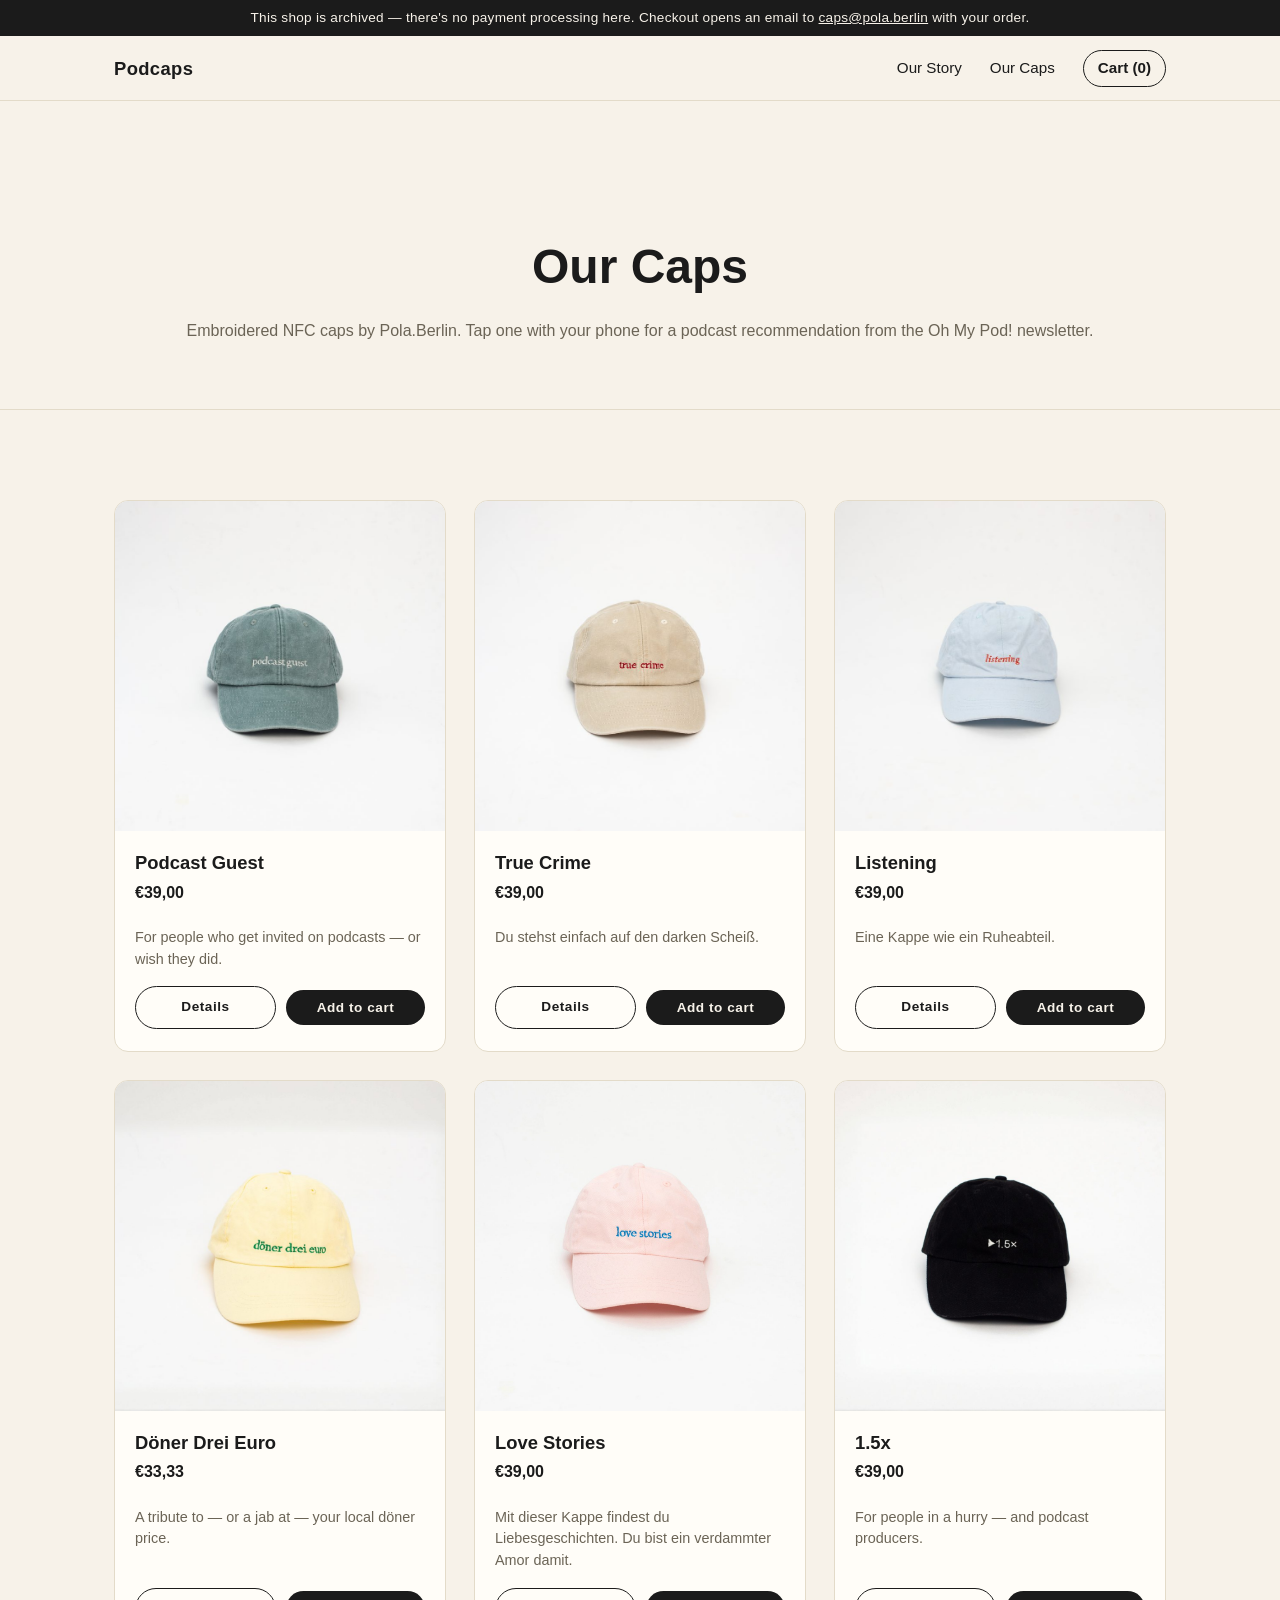
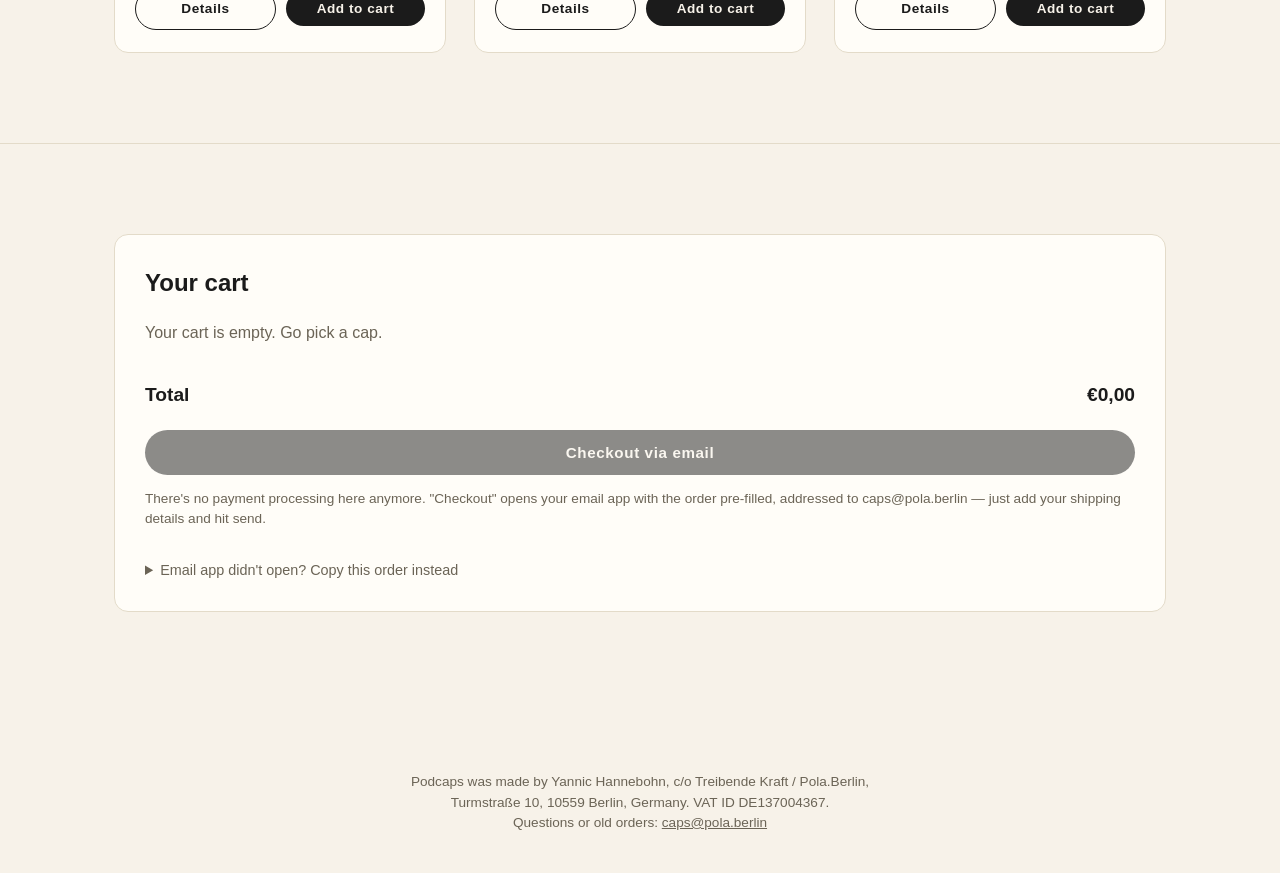
==== shop.html @ 794d0b11 "Archive podcaps.de as a static, backend-free site Replaces the live Wix shop with a static one-pager" ====
<!doctype html>
<html lang="en">
<head>
<meta charset="utf-8">
<meta name="viewport" content="width=device-width, initial-scale=1">
<title>Our Caps — Podcaps</title>
<meta name="description" content="Browse the archived Podcaps collection — embroidered NFC caps for podcast lovers. No backend, no payments: checkout emails your order to caps@pola.berlin.">
<link rel="stylesheet" href="css/style.css">
</head>
<body>

<div class="archive-banner">
  This shop is archived — there's no payment processing here. Checkout opens an email to <a href="mailto:caps@pola.berlin">caps@pola.berlin</a> with your order.
</div>

<header class="site-header">
  <div class="wrap">
    <a class="logo" href="index.html">Podcaps</a>
    <nav class="nav-links">
      <a href="index.html#story">Our Story</a>
      <a href="shop.html">Our Caps</a>
      <a class="cart-pill" href="#cart">Cart (<span data-cart-count>0</span>)</a>
    </nav>
  </div>
</header>

<section class="shop-header">
  <div class="wrap">
    <h1>Our Caps</h1>
    <p>Embroidered NFC caps by Pola.Berlin. Tap one with your phone for a podcast recommendation from the Oh My Pod! newsletter.</p>
  </div>
</section>

<section>
  <div class="wrap product-grid">

    <article class="product-card">
      <a href="products/podcast-guest.html"><img src="images/products/podcast-guest.jpg" alt="podcast guest cap"></a>
      <div class="card-body">
        <h3><a href="products/podcast-guest.html">podcast guest</a></h3>
        <div class="price">€39,00</div>
        <p class="tagline">For people who get invited on podcasts — or wish they did.</p>
        <div class="card-actions">
          <a class="btn secondary" href="products/podcast-guest.html">Details</a>
          <button class="btn" data-add-to-cart data-slug="podcast-guest" data-name="podcast guest" data-price="39.00">Add to cart</button>
        </div>
      </div>
    </article>

    <article class="product-card">
      <a href="products/true-crime.html"><img src="images/products/true-crime.jpg" alt="true crime cap"></a>
      <div class="card-body">
        <h3><a href="products/true-crime.html">true crime</a></h3>
        <div class="price">€39,00</div>
        <p class="tagline">Du stehst einfach auf den darken Scheiß.</p>
        <div class="card-actions">
          <a class="btn secondary" href="products/true-crime.html">Details</a>
          <button class="btn" data-add-to-cart data-slug="true-crime" data-name="true crime" data-price="39.00">Add to cart</button>
        </div>
      </div>
    </article>

    <article class="product-card">
      <a href="products/listening.html"><img src="images/products/listening.jpg" alt="listening cap"></a>
      <div class="card-body">
        <h3><a href="products/listening.html">listening</a></h3>
        <div class="price">€39,00</div>
        <p class="tagline">Eine Kappe wie ein Ruheabteil.</p>
        <div class="card-actions">
          <a class="btn secondary" href="products/listening.html">Details</a>
          <button class="btn" data-add-to-cart data-slug="listening" data-name="listening" data-price="39.00">Add to cart</button>
        </div>
      </div>
    </article>

    <article class="product-card">
      <a href="products/doener-drei-euro.html"><img src="images/products/doener-drei-euro.jpg" alt="döner drei euro cap"></a>
      <div class="card-body">
        <h3><a href="products/doener-drei-euro.html">döner drei euro</a></h3>
        <div class="price">€33,33</div>
        <p class="tagline">A tribute to — or a jab at — your local döner price.</p>
        <div class="card-actions">
          <a class="btn secondary" href="products/doener-drei-euro.html">Details</a>
          <button class="btn" data-add-to-cart data-slug="doener-drei-euro" data-name="döner drei euro" data-price="33.33">Add to cart</button>
        </div>
      </div>
    </article>

    <article class="product-card">
      <a href="products/love-stories.html"><img src="images/products/love-stories.jpg" alt="love stories cap"></a>
      <div class="card-body">
        <h3><a href="products/love-stories.html">love stories</a></h3>
        <div class="price">€39,00</div>
        <p class="tagline">Mit dieser Kappe findest du Liebesgeschichten. Du bist ein verdammter Amor damit.</p>
        <div class="card-actions">
          <a class="btn secondary" href="products/love-stories.html">Details</a>
          <button class="btn" data-add-to-cart data-slug="love-stories" data-name="love stories" data-price="39.00">Add to cart</button>
        </div>
      </div>
    </article>

    <article class="product-card">
      <a href="products/speed-1-5x.html"><img src="images/products/speed-1-5x.jpg" alt="1.5x cap"></a>
      <div class="card-body">
        <h3><a href="products/speed-1-5x.html">1.5x</a></h3>
        <div class="price">€39,00</div>
        <p class="tagline">For people in a hurry — and podcast producers.</p>
        <div class="card-actions">
          <a class="btn secondary" href="products/speed-1-5x.html">Details</a>
          <button class="btn" data-add-to-cart data-slug="speed-1-5x" data-name="1.5x" data-price="39.00">Add to cart</button>
        </div>
      </div>
    </article>

  </div>
</section>

<section id="cart">
  <div class="wrap">
    <div class="cart-panel">
      <h2>Your cart</h2>
      <div id="cart-items"></div>
      <div class="cart-total">
        <span>Total</span>
        <span id="cart-total">€0,00</span>
      </div>
      <button class="btn" id="checkout-btn" style="width:100%;" disabled>Checkout via email</button>
      <p class="checkout-note">
        There's no payment processing here anymore. "Checkout" opens your email app with the order
        pre-filled, addressed to <a href="mailto:caps@pola.berlin">caps@pola.berlin</a> — just add your
        shipping details and hit send.
      </p>
      <details class="order-fallback">
        <summary>Email app didn't open? Copy this order instead</summary>
        <pre id="order-fallback-text"></pre>
      </details>
    </div>
  </div>
</section>

<footer class="site-footer">
  <div class="wrap">
    <p class="imprint">
      Podcaps was made by Yannic Hannebohn, c/o Treibende Kraft / Pola.Berlin,
      Turmstraße 10, 10559 Berlin, Germany. VAT ID DE137004367.<br>
      Questions or old orders: <a href="mailto:caps@pola.berlin">caps@pola.berlin</a>
    </p>
  </div>
</footer>

<script src="js/cart.js"></script>
</body>
</html>
---- css/style.css ----
:root {
  --cream: #f7f2e9;
  --ink: #1b1b1b;
  --accent: #ff5a36;
  --line: #e3dbc9;
  --muted: #6b6456;
}

* {
  box-sizing: border-box;
}

html {
  scroll-behavior: smooth;
}

body {
  margin: 0;
  font-family: "Helvetica Neue", Arial, sans-serif;
  background: var(--cream);
  color: var(--ink);
  line-height: 1.5;
}

a {
  color: inherit;
  text-decoration: none;
}

img, video {
  max-width: 100%;
  display: block;
}

.wrap {
  max-width: 1100px;
  margin: 0 auto;
  padding: 0 24px;
}

/* ---------- header ---------- */

.site-header {
  position: sticky;
  top: 0;
  z-index: 10;
  background: rgba(247, 242, 233, 0.92);
  backdrop-filter: blur(6px);
  border-bottom: 1px solid var(--line);
}

.site-header .wrap {
  display: flex;
  align-items: center;
  justify-content: space-between;
  min-height: 64px;
}

.logo {
  font-weight: 800;
  letter-spacing: 0.02em;
  font-size: 1.15rem;
}

.nav-links {
  display: flex;
  align-items: center;
  gap: 28px;
  font-size: 0.95rem;
}

.nav-links a:hover {
  color: var(--accent);
}

.cart-pill {
  border: 1px solid var(--ink);
  border-radius: 999px;
  padding: 6px 14px;
  font-weight: 600;
}

.archive-banner {
  background: var(--ink);
  color: var(--cream);
  text-align: center;
  font-size: 0.85rem;
  padding: 8px 16px;
  letter-spacing: 0.02em;
}

.archive-banner a {
  text-decoration: underline;
}

/* ---------- sections ---------- */

section {
  padding: 90px 0;
  border-bottom: 1px solid var(--line);
}

section:last-of-type {
  border-bottom: none;
}

.hero {
  text-align: center;
  padding-top: 70px;
}

.hero h1 {
  font-size: clamp(2.4rem, 6vw, 4.5rem);
  margin: 0 0 24px;
  letter-spacing: -0.01em;
}

.hero video, .hero img {
  margin: 0 auto 40px;
  border-radius: 12px;
}

.btn {
  display: inline-block;
  background: var(--ink);
  color: var(--cream);
  padding: 14px 32px;
  border-radius: 999px;
  font-weight: 700;
  letter-spacing: 0.04em;
  border: none;
  cursor: pointer;
  font-size: 0.95rem;
}

.btn:hover {
  background: var(--accent);
}

.btn.secondary {
  background: transparent;
  color: var(--ink);
  border: 1px solid var(--ink);
}

.btn.secondary:hover {
  background: var(--ink);
  color: var(--cream);
}

.btn:disabled {
  opacity: 0.5;
  cursor: default;
}

.highlight {
  text-align: center;
}

.highlight h2 {
  font-size: clamp(1.8rem, 4vw, 2.8rem);
  margin-bottom: 40px;
}

.highlight-grid {
  display: grid;
  grid-template-columns: repeat(3, 1fr);
  gap: 20px;
  align-items: center;
}

.highlight-grid img {
  border-radius: 12px;
  width: 100%;
  object-fit: cover;
}

.season-banner {
  background: var(--accent);
  color: var(--cream);
  text-align: center;
  padding: 60px 0;
}

.season-banner h2 {
  font-size: clamp(1.6rem, 4vw, 2.4rem);
  margin: 0 0 24px;
  letter-spacing: 0.04em;
}

.season-banner .btn {
  background: var(--ink);
}

.value-prop {
  display: grid;
  grid-template-columns: 1fr 1fr;
  gap: 50px;
  align-items: center;
}

.value-prop img {
  border-radius: 12px;
}

.value-prop p {
  font-size: 1.3rem;
}

.partnership {
  text-align: center;
}

.partnership p {
  color: var(--muted);
  margin-bottom: 30px;
  text-transform: uppercase;
  letter-spacing: 0.08em;
  font-size: 0.9rem;
}

.partnership-images {
  display: flex;
  justify-content: center;
  align-items: center;
  gap: 40px;
  flex-wrap: wrap;
}

.partnership-images img {
  max-height: 120px;
  width: auto;
  border-radius: 8px;
}

footer.site-footer {
  padding: 70px 0 40px;
  text-align: center;
}

footer.site-footer img {
  margin: 0 auto 30px;
  max-width: 320px;
  border-radius: 12px;
}

.footer-tagline {
  font-weight: 800;
  letter-spacing: 0.08em;
  margin-bottom: 30px;
}

.imprint {
  font-size: 0.85rem;
  color: var(--muted);
  max-width: 480px;
  margin: 0 auto;
}

.imprint a {
  text-decoration: underline;
}

/* ---------- shop ---------- */

.shop-header {
  text-align: center;
  padding-bottom: 50px;
}

.shop-header h1 {
  font-size: clamp(2rem, 5vw, 3rem);
  margin-bottom: 10px;
}

.shop-header p {
  color: var(--muted);
}

.product-grid {
  display: grid;
  grid-template-columns: repeat(3, 1fr);
  gap: 28px;
}

.product-card {
  background: #fffdf8;
  border: 1px solid var(--line);
  border-radius: 14px;
  overflow: hidden;
  display: flex;
  flex-direction: column;
}

.product-card img {
  aspect-ratio: 1 / 1;
  object-fit: cover;
  width: 100%;
}

.product-card .card-body {
  padding: 18px 20px 22px;
  flex: 1;
  display: flex;
  flex-direction: column;
}

.product-card h3 {
  margin: 0 0 4px;
  font-size: 1.15rem;
  text-transform: capitalize;
}

.product-card .price {
  font-weight: 700;
  margin-bottom: 8px;
}

.product-card .tagline {
  color: var(--muted);
  font-size: 0.9rem;
  flex: 1;
  margin-bottom: 16px;
}

.product-card .card-actions {
  display: flex;
  gap: 10px;
  align-items: center;
}

.product-card .card-actions .btn {
  flex: 1;
  padding: 10px 18px;
  font-size: 0.85rem;
  text-align: center;
}

/* ---------- product detail ---------- */

.product-detail {
  display: grid;
  grid-template-columns: 1fr 1fr;
  gap: 60px;
  align-items: start;
}

.product-detail img {
  border-radius: 14px;
}

.product-detail h1 {
  font-size: clamp(1.8rem, 4vw, 2.6rem);
  text-transform: capitalize;
  margin: 0 0 6px;
}

.product-detail .price {
  font-size: 1.3rem;
  font-weight: 700;
  margin-bottom: 20px;
}

.product-detail .tagline {
  font-style: italic;
  margin-bottom: 18px;
}

.product-detail .specs {
  color: var(--muted);
  font-size: 0.95rem;
  margin: 24px 0;
  padding-left: 18px;
}

.product-detail .specs li {
  margin-bottom: 6px;
}

.product-detail .qty-row {
  display: flex;
  align-items: center;
  gap: 16px;
  margin: 24px 0;
}

.qty-control {
  display: flex;
  align-items: center;
  border: 1px solid var(--ink);
  border-radius: 999px;
  overflow: hidden;
}

.qty-control button {
  background: none;
  border: none;
  width: 36px;
  height: 36px;
  font-size: 1.1rem;
  cursor: pointer;
}

.qty-control span {
  min-width: 30px;
  text-align: center;
  font-weight: 700;
}

.back-link {
  display: inline-block;
  margin-bottom: 30px;
  color: var(--muted);
  font-size: 0.9rem;
}

.back-link:hover {
  color: var(--accent);
}

/* ---------- cart ---------- */

.cart-panel {
  background: #fffdf8;
  border: 1px solid var(--line);
  border-radius: 14px;
  padding: 30px;
}

.cart-panel h2 {
  margin-top: 0;
}

.cart-empty {
  color: var(--muted);
}

.cart-line {
  display: flex;
  align-items: center;
  gap: 16px;
  padding: 14px 0;
  border-bottom: 1px solid var(--line);
}

.cart-line img {
  width: 64px;
  height: 64px;
  object-fit: cover;
  border-radius: 8px;
}

.cart-line .line-name {
  flex: 1;
  text-transform: capitalize;
  font-weight: 600;
}

.cart-line .line-price {
  color: var(--muted);
  font-size: 0.9rem;
}

.cart-line .line-remove {
  color: var(--muted);
  font-size: 0.85rem;
  cursor: pointer;
  border: none;
  background: none;
  text-decoration: underline;
}

.cart-total {
  display: flex;
  justify-content: space-between;
  font-size: 1.2rem;
  font-weight: 700;
  padding: 20px 0;
}

.checkout-note {
  color: var(--muted);
  font-size: 0.85rem;
  margin-top: 14px;
}

.order-fallback {
  margin-top: 30px;
}

.order-fallback summary {
  cursor: pointer;
  color: var(--muted);
  font-size: 0.9rem;
}

.order-fallback pre {
  background: var(--cream);
  border: 1px solid var(--line);
  border-radius: 10px;
  padding: 16px;
  white-space: pre-wrap;
  font-size: 0.85rem;
  margin-top: 12px;
}

@media (max-width: 760px) {
  .highlight-grid,
  .value-prop,
  .product-detail {
    grid-template-columns: 1fr;
  }

  .product-grid {
    grid-template-columns: repeat(2, 1fr);
  }

  section {
    padding: 60px 0;
  }
}

@media (max-width: 480px) {
  .product-grid {
    grid-template-columns: 1fr;
  }

  .nav-links {
    gap: 16px;
    font-size: 0.85rem;
  }
}
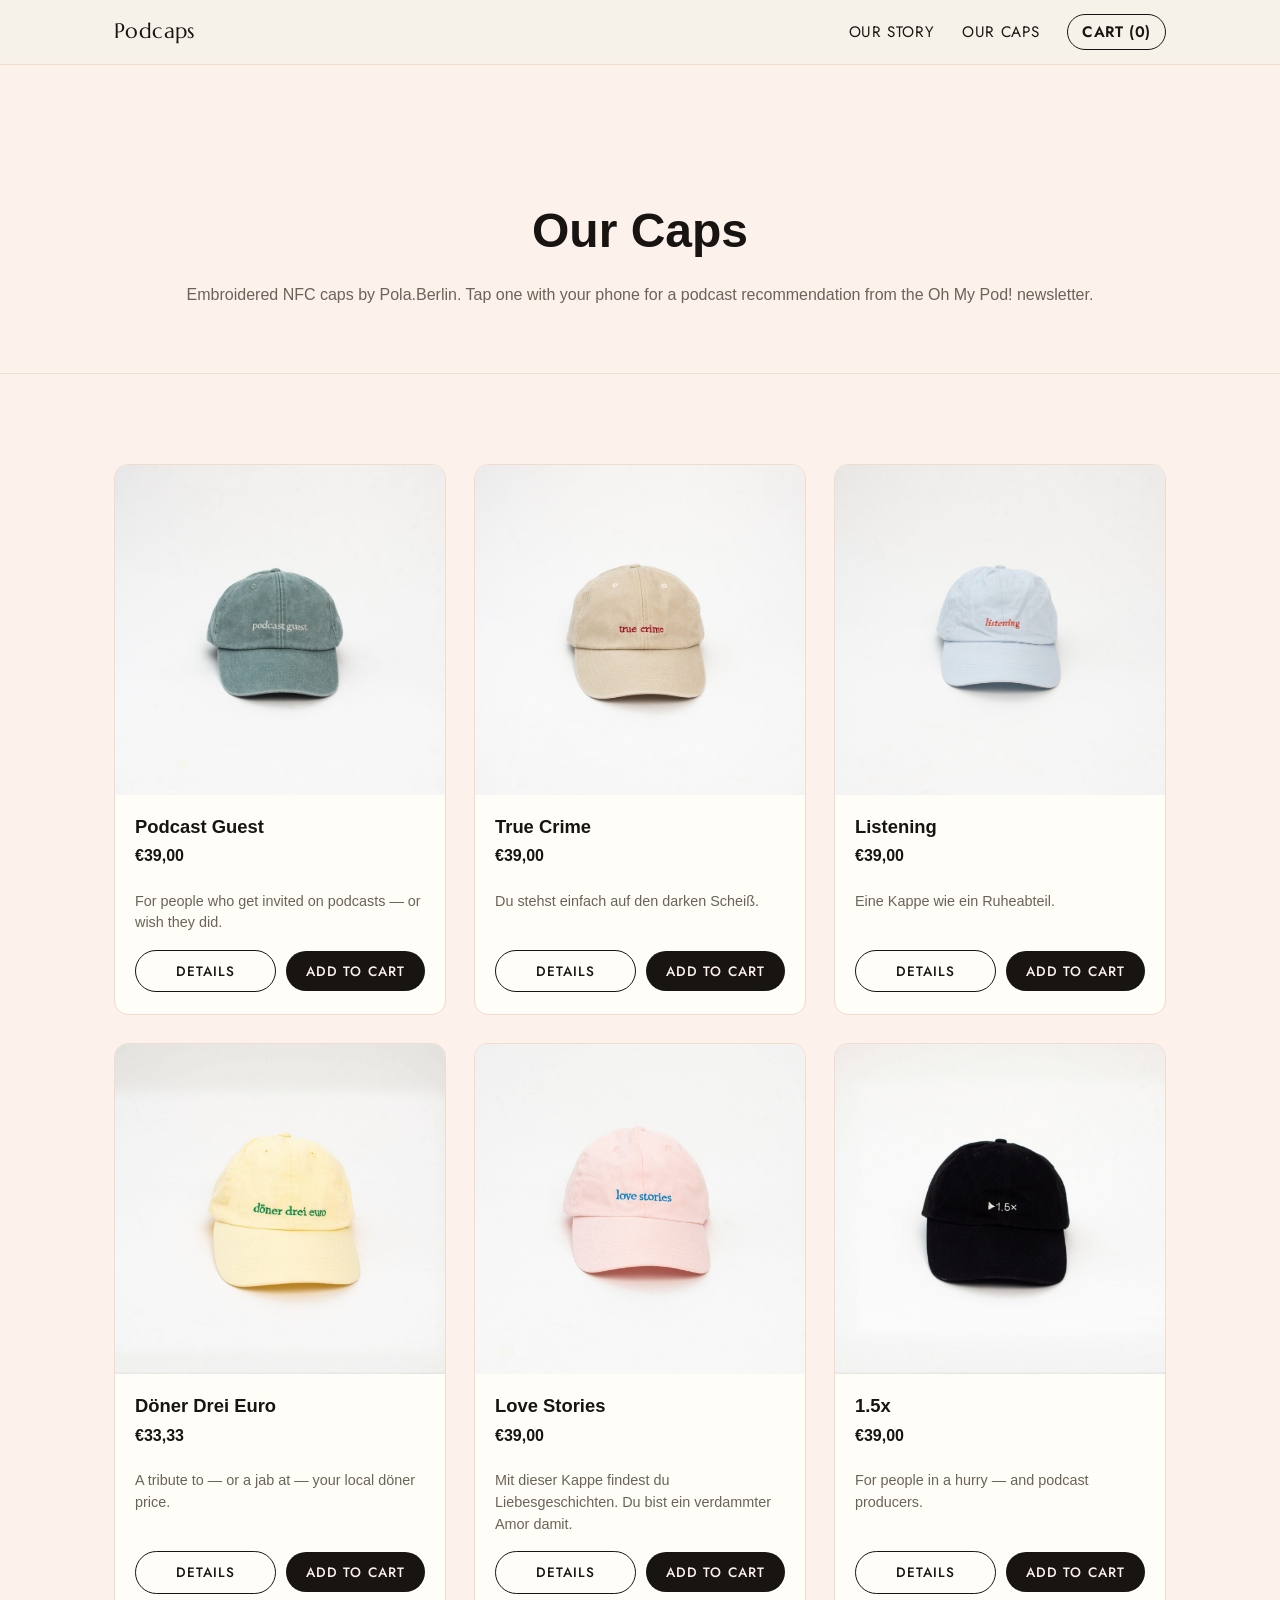
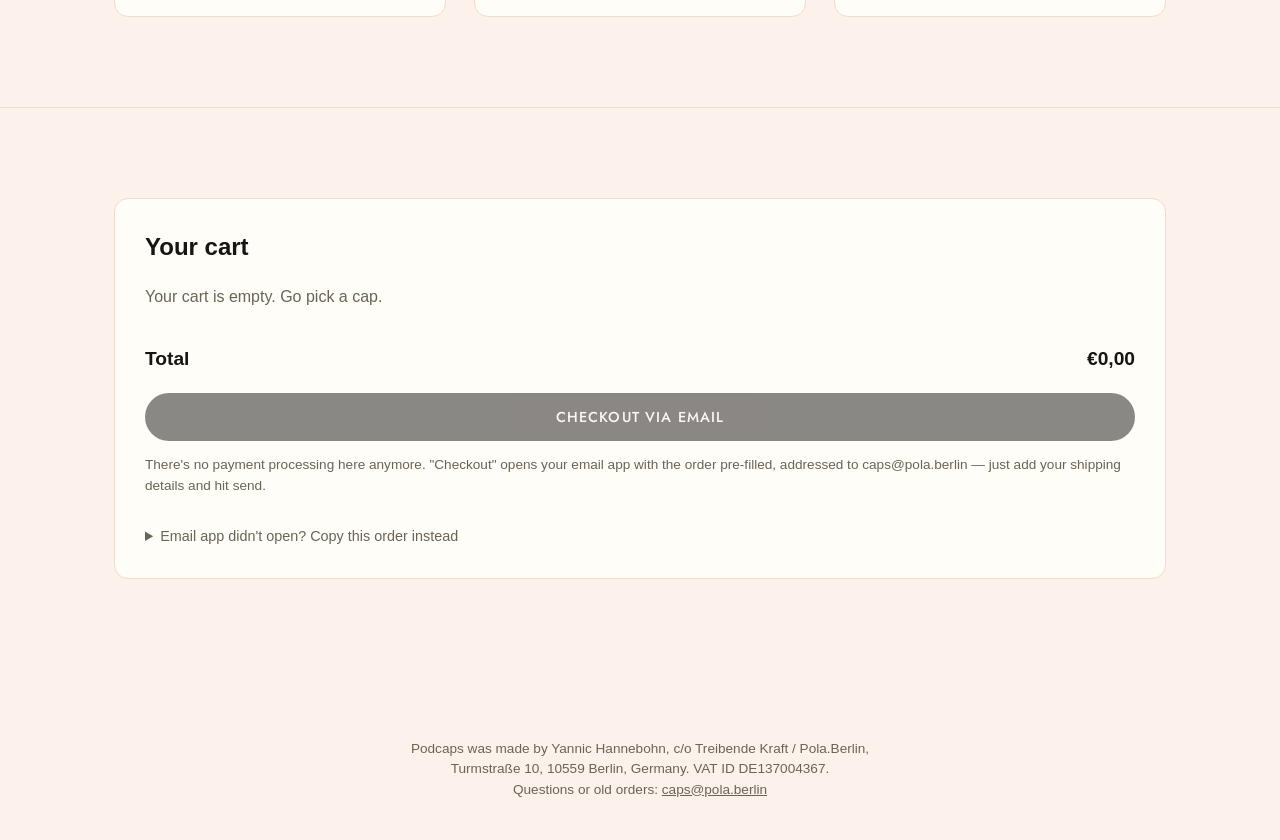
==== commit 3cba4dac: "Match real brand design and add hover-rotate cap GIFs Pulls actual colors/fonts from podcaps.de's ow" ====
--- a/shop.html
+++ b/shop.html
@@ -8,10 +8,6 @@
 <link rel="stylesheet" href="css/style.css">
 </head>
 <body>
-
-<div class="archive-banner">
-  This shop is archived — there's no payment processing here. Checkout opens an email to <a href="mailto:caps@pola.berlin">caps@pola.berlin</a> with your order.
-</div>
 
 <header class="site-header">
   <div class="wrap">
@@ -35,7 +31,10 @@
   <div class="wrap product-grid">
 
     <article class="product-card">
-      <a href="products/podcast-guest.html"><img src="images/products/podcast-guest.jpg" alt="podcast guest cap"></a>
+      <a class="hover-media" href="products/podcast-guest.html">
+        <img class="still" src="images/products/podcast-guest.jpg" alt="podcast guest cap">
+        <img class="rotate" src="images/products/podcast-guest-rotate.gif" alt="" aria-hidden="true">
+      </a>
       <div class="card-body">
         <h3><a href="products/podcast-guest.html">podcast guest</a></h3>
         <div class="price">€39,00</div>
@@ -48,7 +47,10 @@
     </article>
 
     <article class="product-card">
-      <a href="products/true-crime.html"><img src="images/products/true-crime.jpg" alt="true crime cap"></a>
+      <a class="hover-media" href="products/true-crime.html">
+        <img class="still" src="images/products/true-crime.jpg" alt="true crime cap">
+        <img class="rotate" src="images/products/true-crime-rotate.gif" alt="" aria-hidden="true">
+      </a>
       <div class="card-body">
         <h3><a href="products/true-crime.html">true crime</a></h3>
         <div class="price">€39,00</div>
@@ -61,7 +63,10 @@
     </article>
 
     <article class="product-card">
-      <a href="products/listening.html"><img src="images/products/listening.jpg" alt="listening cap"></a>
+      <a class="hover-media" href="products/listening.html">
+        <img class="still" src="images/products/listening.jpg" alt="listening cap">
+        <img class="rotate" src="images/products/listening-rotate.gif" alt="" aria-hidden="true">
+      </a>
       <div class="card-body">
         <h3><a href="products/listening.html">listening</a></h3>
         <div class="price">€39,00</div>
@@ -74,7 +79,10 @@
     </article>
 
     <article class="product-card">
-      <a href="products/doener-drei-euro.html"><img src="images/products/doener-drei-euro.jpg" alt="döner drei euro cap"></a>
+      <a class="hover-media" href="products/doener-drei-euro.html">
+        <img class="still" src="images/products/doener-drei-euro.jpg" alt="döner drei euro cap">
+        <img class="rotate" src="images/products/doener-drei-euro-rotate.gif" alt="" aria-hidden="true">
+      </a>
       <div class="card-body">
         <h3><a href="products/doener-drei-euro.html">döner drei euro</a></h3>
         <div class="price">€33,33</div>
@@ -87,7 +95,10 @@
     </article>
 
     <article class="product-card">
-      <a href="products/love-stories.html"><img src="images/products/love-stories.jpg" alt="love stories cap"></a>
+      <a class="hover-media" href="products/love-stories.html">
+        <img class="still" src="images/products/love-stories.jpg" alt="love stories cap">
+        <img class="rotate" src="images/products/love-stories-rotate.gif" alt="" aria-hidden="true">
+      </a>
       <div class="card-body">
         <h3><a href="products/love-stories.html">love stories</a></h3>
         <div class="price">€39,00</div>
@@ -100,7 +111,10 @@
     </article>
 
     <article class="product-card">
-      <a href="products/speed-1-5x.html"><img src="images/products/speed-1-5x.jpg" alt="1.5x cap"></a>
+      <a class="hover-media" href="products/speed-1-5x.html">
+        <img class="still" src="images/products/speed-1-5x.jpg" alt="1.5x cap">
+        <img class="rotate" src="images/products/speed-1-5x-rotate.gif" alt="" aria-hidden="true">
+      </a>
       <div class="card-body">
         <h3><a href="products/speed-1-5x.html">1.5x</a></h3>
         <div class="price">€39,00</div>
--- a/css/style.css
+++ b/css/style.css
@@ -1,9 +1,46 @@
+@font-face {
+  font-family: "Playfair Display";
+  font-style: normal;
+  font-weight: 400 700;
+  font-display: swap;
+  src: url("../fonts/playfair-latin-normal.woff2") format("woff2");
+}
+
+@font-face {
+  font-family: "Playfair Display";
+  font-style: italic;
+  font-weight: 400;
+  font-display: swap;
+  src: url("../fonts/playfair-latin-italic-400.woff2") format("woff2");
+}
+
+@font-face {
+  font-family: "Marcellus";
+  font-style: normal;
+  font-weight: 400;
+  font-display: swap;
+  src: url("../fonts/marcellus-latin-400.woff2") format("woff2");
+}
+
+@font-face {
+  font-family: "Jost";
+  font-style: normal;
+  font-weight: 400 700;
+  font-display: swap;
+  src: url("../fonts/jost-latin.woff2") format("woff2");
+}
+
 :root {
-  --cream: #f7f2e9;
-  --ink: #1b1b1b;
-  --accent: #ff5a36;
-  --line: #e3dbc9;
+  /* real brand colors, pulled from podcaps.de's own stylesheet */
+  --cream: #fdf1ec;
+  --ink: #171412;
+  --accent: #ff8044;
+  --accent-soft: #fe9361;
+  --line: #f0dccb;
   --muted: #6b6456;
+  --font-display: "Playfair Display", Georgia, serif;
+  --font-accent: "Marcellus", Georgia, serif;
+  --font-button: "Jost", "Futura", "Helvetica Neue", sans-serif;
 }
 
 * {
@@ -57,16 +94,20 @@
 }
 
 .logo {
-  font-weight: 800;
+  font-family: var(--font-accent);
+  font-weight: 400;
   letter-spacing: 0.02em;
-  font-size: 1.15rem;
+  font-size: 1.3rem;
 }
 
 .nav-links {
   display: flex;
   align-items: center;
   gap: 28px;
+  font-family: var(--font-button);
   font-size: 0.95rem;
+  text-transform: uppercase;
+  letter-spacing: 0.04em;
 }
 
 .nav-links a:hover {
@@ -80,19 +121,6 @@
   font-weight: 600;
 }
 
-.archive-banner {
-  background: var(--ink);
-  color: var(--cream);
-  text-align: center;
-  font-size: 0.85rem;
-  padding: 8px 16px;
-  letter-spacing: 0.02em;
-}
-
-.archive-banner a {
-  text-decoration: underline;
-}
-
 /* ---------- sections ---------- */
 
 section {
@@ -110,6 +138,8 @@
 }
 
 .hero h1 {
+  font-family: var(--font-display);
+  font-weight: 700;
   font-size: clamp(2.4rem, 6vw, 4.5rem);
   margin: 0 0 24px;
   letter-spacing: -0.01em;
@@ -126,11 +156,13 @@
   color: var(--cream);
   padding: 14px 32px;
   border-radius: 999px;
-  font-weight: 700;
-  letter-spacing: 0.04em;
+  font-family: var(--font-button);
+  font-weight: 500;
+  text-transform: uppercase;
+  letter-spacing: 0.08em;
   border: none;
   cursor: pointer;
-  font-size: 0.95rem;
+  font-size: 0.9rem;
 }
 
 .btn:hover {
@@ -158,6 +190,9 @@
 }
 
 .highlight h2 {
+  font-family: var(--font-display);
+  font-weight: 400;
+  font-style: italic;
   font-size: clamp(1.8rem, 4vw, 2.8rem);
   margin-bottom: 40px;
 }
@@ -183,9 +218,11 @@
 }
 
 .season-banner h2 {
+  font-family: var(--font-button);
+  font-weight: 600;
   font-size: clamp(1.6rem, 4vw, 2.4rem);
   margin: 0 0 24px;
-  letter-spacing: 0.04em;
+  letter-spacing: 0.08em;
 }
 
 .season-banner .btn {
@@ -193,18 +230,28 @@
 }
 
 .value-prop {
-  display: grid;
-  grid-template-columns: 1fr 1fr;
-  gap: 50px;
-  align-items: center;
+  display: flex;
+  flex-direction: column;
+  align-items: center;
+  text-align: center;
+  gap: 30px;
 }
 
 .value-prop img {
   border-radius: 12px;
+  width: 200px;
+  height: 200px;
+  object-fit: contain;
+  background: #fffdf8;
+  padding: 24px;
 }
 
 .value-prop p {
-  font-size: 1.3rem;
+  font-family: var(--font-display);
+  font-style: italic;
+  font-size: 1.5rem;
+  line-height: 1.4;
+  max-width: 560px;
 }
 
 .partnership {
@@ -212,6 +259,7 @@
 }
 
 .partnership p {
+  font-family: var(--font-button);
   color: var(--muted);
   margin-bottom: 30px;
   text-transform: uppercase;
@@ -245,8 +293,10 @@
 }
 
 .footer-tagline {
-  font-weight: 800;
-  letter-spacing: 0.08em;
+  font-family: var(--font-accent);
+  font-weight: 400;
+  font-size: 1.1rem;
+  letter-spacing: 0.1em;
   margin-bottom: 30px;
 }
 
@@ -292,10 +342,32 @@
   flex-direction: column;
 }
 
-.product-card img {
+.hover-media {
+  position: relative;
+  display: block;
   aspect-ratio: 1 / 1;
+  overflow: hidden;
+}
+
+.hover-media img {
+  position: absolute;
+  inset: 0;
+  width: 100%;
+  height: 100%;
   object-fit: cover;
-  width: 100%;
+  transition: opacity 0.2s ease;
+}
+
+.hover-media img.rotate {
+  opacity: 0;
+}
+
+.hover-media:hover img.still {
+  opacity: 0;
+}
+
+.hover-media:hover img.rotate {
+  opacity: 1;
 }
 
 .product-card .card-body {
@@ -345,7 +417,7 @@
   align-items: start;
 }
 
-.product-detail img {
+.product-detail .hover-media {
   border-radius: 14px;
 }
 
